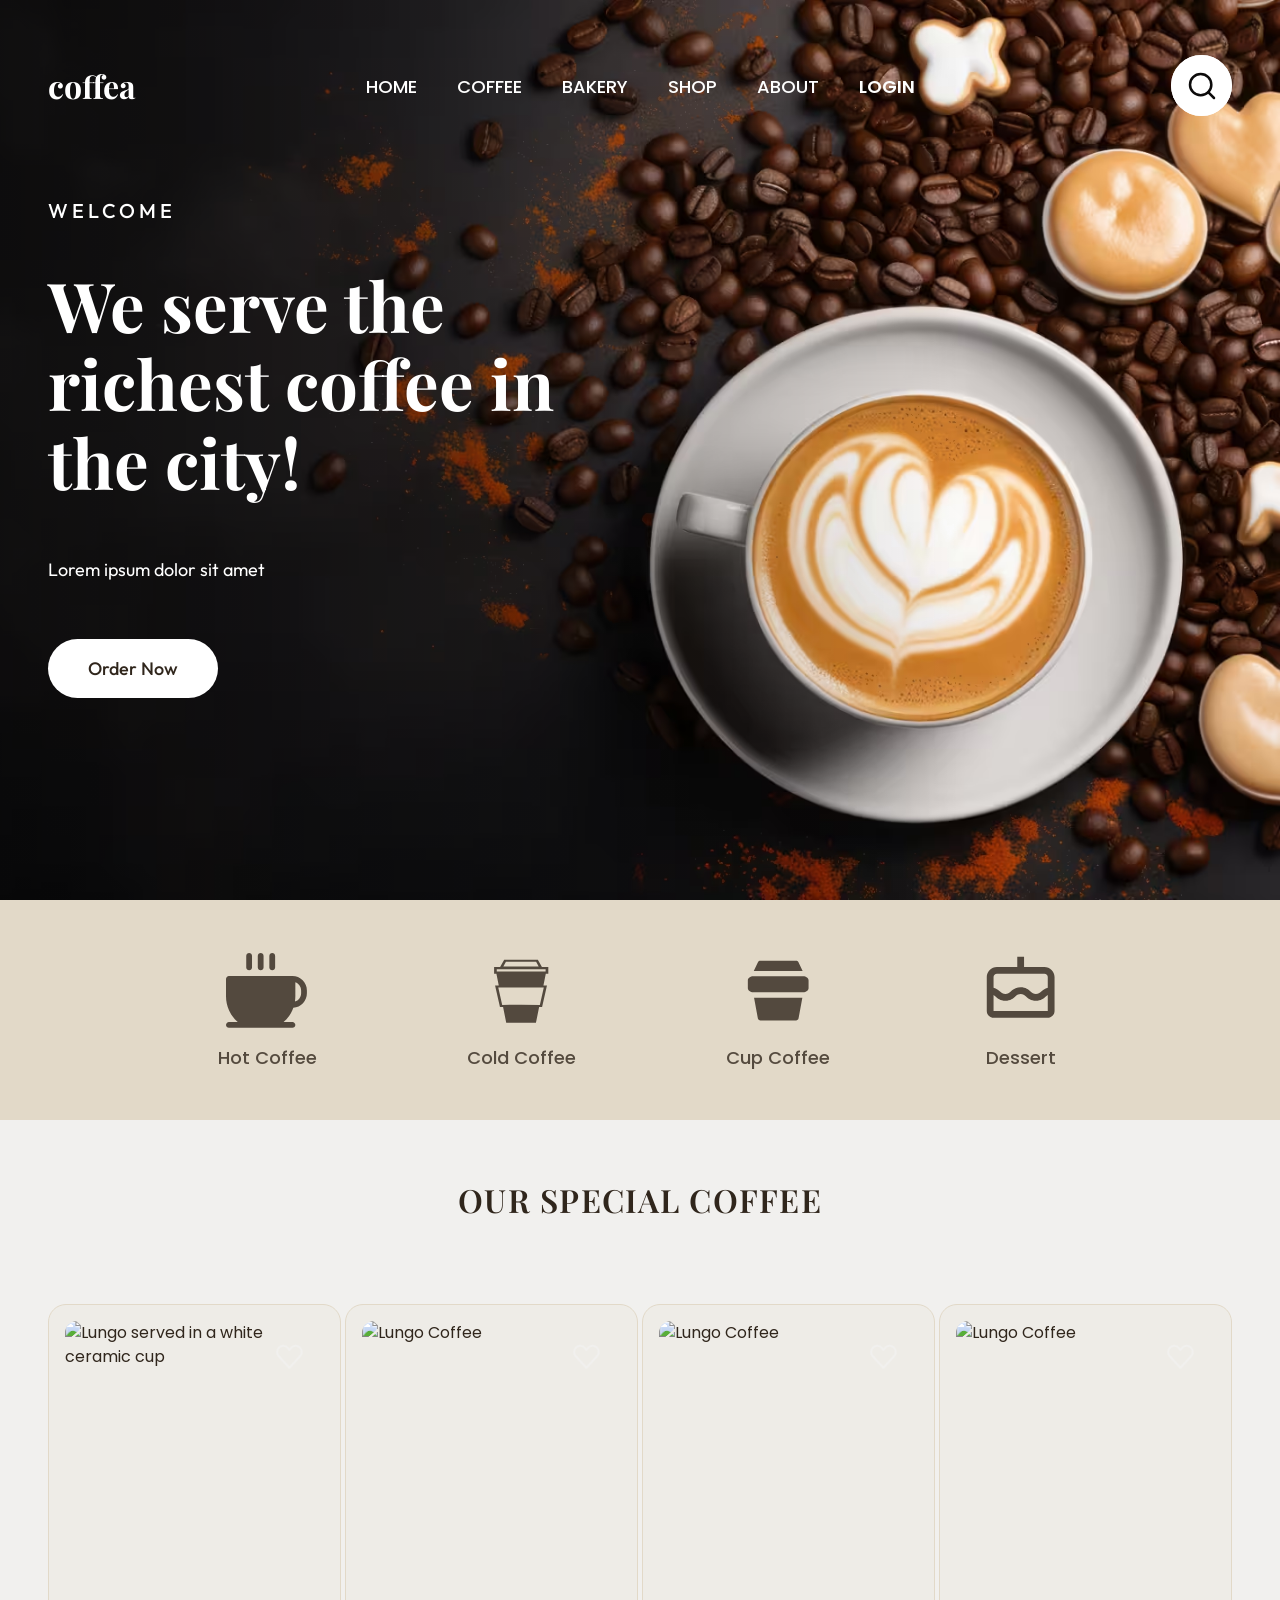
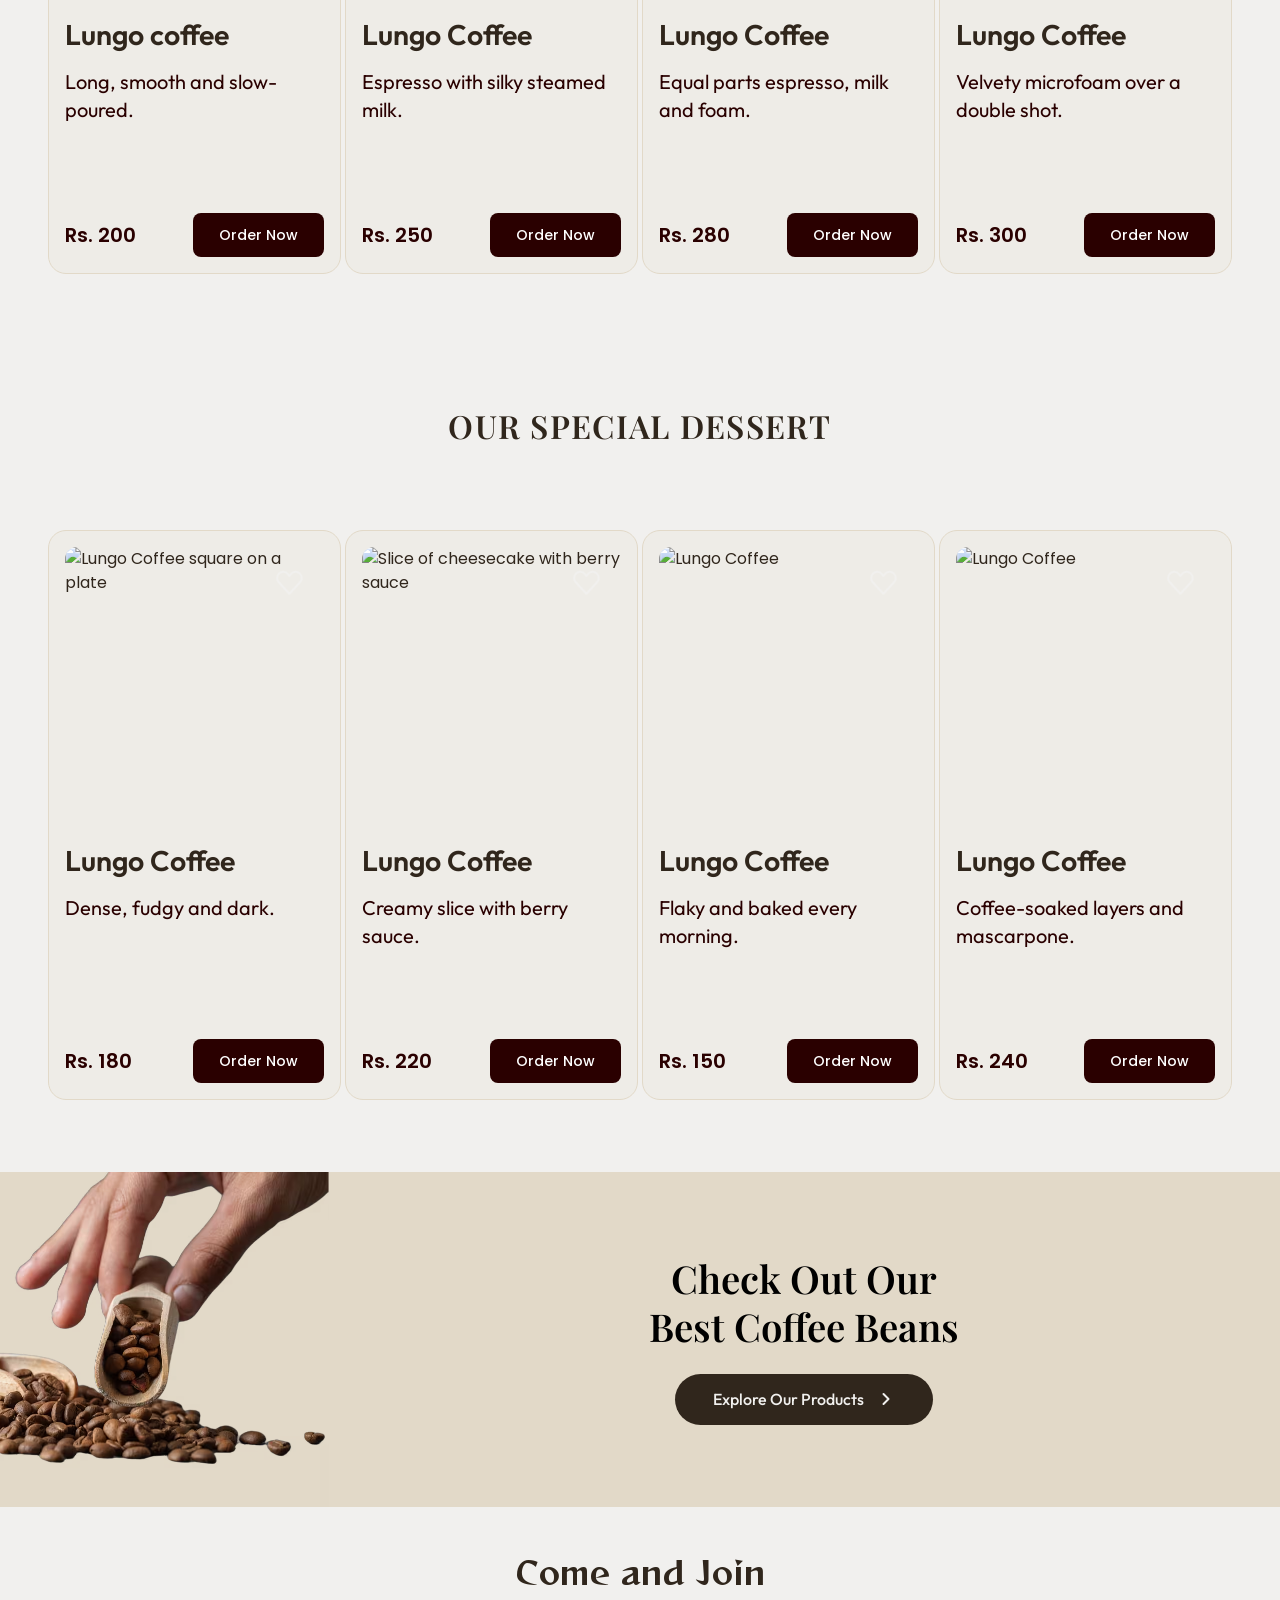
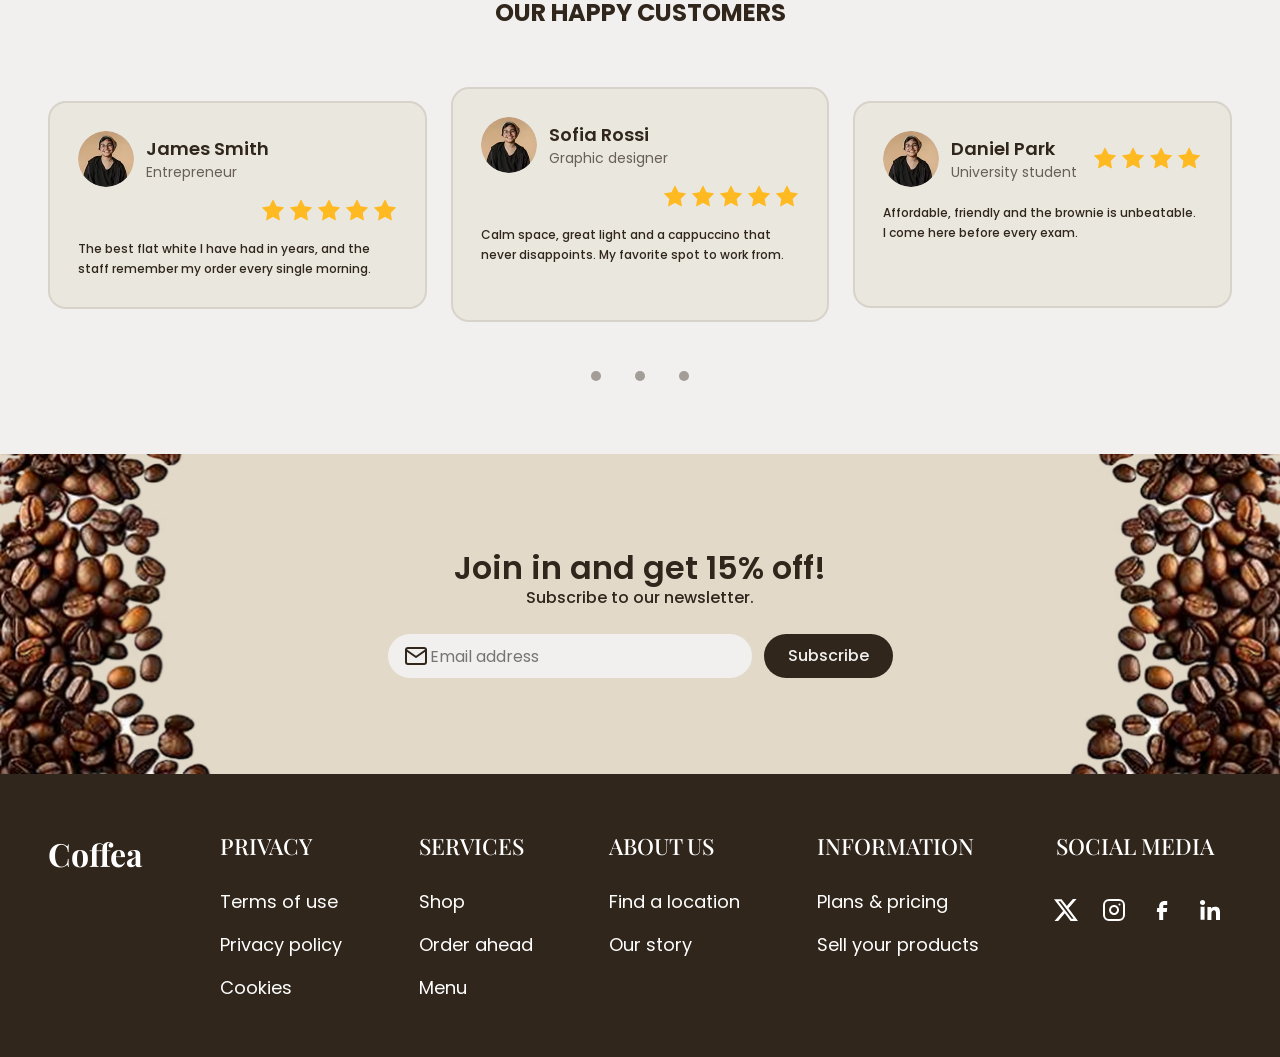
==== index.html @ 145e174c "Landing Coffea" ====
<!DOCTYPE html>
<html lang="en">
<head>
  <meta charset="UTF-8">
  <meta name="viewport" content="width=device-width, initial-scale=1.0">
  <title>Coffea | Coffee Shop</title>
  <meta name="description" content="Coffea -We serve the richest coffee in the city!">
  <meta name="theme-color" content="#30261C">
  <link rel="icon" href="favicon.svg" type="image/svg+xml">
  <meta property="og:type" content="website">
  <meta property="og:title" content="Coffea | Coffee Shop">
  <meta property="og:description" content="We serve the richest coffee in the city!">
  <!-- TODO: og:image y og:url requieren URL absoluta (agregar al tener el dominio de Netlify) -->
  <link rel="preload" as="image" type="image/avif" href="assets/img/hero.avif" imagesrcset="assets/img/hero-960.avif 960w, assets/img/hero.avif 1920w" imagesizes="100vw" fetchpriority="high">
  <link rel="preconnect" href="https://fonts.googleapis.com">
  <link rel="preconnect" href="https://fonts.gstatic.com" crossorigin>
  <link href="https://fonts.googleapis.com/css2?family=Outfit:wght@400;500;600&amp;family=Playfair+Display:wght@500;600;700&amp;family=Poppins:wght@400;500;600&amp;family=Reggae+One&amp;display=swap" rel="stylesheet">
  <link rel="stylesheet" href="css/main.css">
</head>
<body>
  <a class="skip-link" href="#main">Skip to content</a>

  <header class="header">
    <div class="header__container container">
      <a href="/" class="header__logo">coffea</a>
      <nav class="header__nav" aria-label="Main">
        <ul class="header__nav-list">
          <li><a href="/" class="header__nav-link">home</a></li>
          <li><a href="#coffee" class="header__nav-link">coffee</a></li>
          <li><a href="#dessert" class="header__nav-link">bakery</a></li>
          <li><a href="#shop" class="header__nav-link">shop</a></li>
          <li><a href="#testimonials" class="header__nav-link">about</a></li>
          <li><a href="#" class="header__nav-link header__nav-link--login">login</a></li>
        </ul>
      </nav>
      <button type="button" class="header__search" aria-label="Search">
      <img src="assets/icons/search.svg" alt="" width="61" height="61">
      </button>
      <!-- Menú mobile sin JS: details/summary -->
      <details class="header__mobile-menu">
        <summary class="header__hamburger" aria-label="Open menu"><span class="header__hamburger-icon"></span></summary>
        <nav class="header__mobile-nav" aria-label="Main (mobile)">
          <ul>
          <li><a href="/" class="header__nav-link">home</a></li>
          <li><a href="#coffee" class="header__nav-link">coffee</a></li>
          <li><a href="#dessert" class="header__nav-link">bakery</a></li>
          <li><a href="#shop" class="header__nav-link">shop</a></li>
          <li><a href="#testimonials" class="header__nav-link">about</a></li>
          <li><a href="#" class="header__nav-link header__nav-link--login">login</a></li>
          </ul>
        </nav>
      </details>
    </div>
  </header>

  <main id="main">
    <section class="hero" aria-labelledby="hero-title">
      <picture>
        <source type="image/avif" srcset="assets/img/hero-960.avif 960w, assets/img/hero.avif 1920w" sizes="100vw">
        <img class="hero__bg" src="assets/img/hero.jpg" srcset="assets/img/hero-960.jpg 960w, assets/img/hero.jpg 1920w" sizes="100vw" alt="" width="1920" height="1000" fetchpriority="high" decoding="async">
      </picture>
      <div class="hero__container">
        <div class="hero__content">
          <p class="hero__eyebrow">Welcome</p>
          <h1 id="hero-title" class="hero__title">We serve the richest coffee in the city!</h1>
          <p class="hero__text">Lorem ipsum dolor sit amet</p>
          <a href="#coffee" class="hero__btn">Order Now</a>
        </div>
      </div>
    </section>

    <section class="categories" aria-label="Categories">
      <div class="categories__container container">
        <ul class="categories__list">
          <li><a href="#coffee" class="categories__item"><img src="assets/icons/cat-hot.svg" alt="" width="82" height="82"><span class="categories__label">Hot Coffee</span></a></li>
          <li><a href="#coffee" class="categories__item"><img src="assets/icons/cat-cold.svg" alt="" width="82" height="82"><span class="categories__label">Cold Coffee</span></a></li>
          <li><a href="#shop" class="categories__item"><img src="assets/icons/cat-cup.svg" alt="" width="82" height="82"><span class="categories__label">Cup Coffee</span></a></li>
          <li><a href="#dessert" class="categories__item"><img src="assets/icons/cat-dessert.svg" alt="" width="82" height="82"><span class="categories__label">Dessert</span></a></li>
        </ul>
      </div>
    </section>

    <section class="products" id="coffee" aria-labelledby="coffee-title">
      <div class="products__container container">
        <h2 id="coffee-title" class="products__title">OUR SPECIAL COFFEE</h2>
        <div class="carousel">
          <span class="carousel__btn carousel__btn--prev" aria-hidden="true"></span>
          <div class="carousel__track" role="region" aria-label="Special coffee" tabindex="0">
            <article class="product-card" id="coffee-1">
              <div class="product-card__img-wrapper">
                <picture><source type="image/avif" srcset="assets/img/coffee-1-sm.avif 334w, assets/img/coffee-1.avif 668w" sizes="(min-width: 64rem) 25vw, 78vw"><img src="assets/img/coffee-1.jpg" alt="Lungo served in a white ceramic cup" width="334" height="364" srcset="assets/img/coffee-1-sm.jpg 334w, assets/img/coffee-1.jpg 668w" sizes="(min-width: 64rem) 25vw, 78vw" loading="lazy" decoding="async"></picture>
                <input type="checkbox" id="fav-coffee-1" class="sr-only product-card__fav-input">
                <label for="fav-coffee-1" class="product-card__fav-label"><span class="sr-only">Add Lungo coffee to favorites</span></label>
              </div>
              <h3 class="product-card__title">Lungo coffee</h3>
              <p class="product-card__desc">Long, smooth and slow-poured.</p>
              <div class="product-card__footer">
                <data value="200" class="product-card__price">Rs. 200</data>
                <button type="button" class="product-card__btn">Order Now</button>
              </div>
            </article>
            <article class="product-card" id="coffee-2">
              <div class="product-card__img-wrapper">
                <picture><source type="image/avif" srcset="assets/img/coffee-2-sm.avif 334w, assets/img/coffee-2.avif 668w" sizes="(min-width: 64rem) 25vw, 78vw"><img src="assets/img/coffee-2.jpg" alt="Lungo Coffee" width="334" height="364" srcset="assets/img/coffee-2-sm.jpg 334w, assets/img/coffee-2.jpg 668w" sizes="(min-width: 64rem) 25vw, 78vw" loading="lazy" decoding="async"></picture>
                <input type="checkbox" id="fav-coffee-2" class="sr-only product-card__fav-input">
                <label for="fav-coffee-2" class="product-card__fav-label"><span class="sr-only">Add Lungo Coffee to favorites</span></label>
              </div>
              <h3 class="product-card__title">Lungo Coffee</h3>
              <p class="product-card__desc">Espresso with silky steamed milk.</p>
              <div class="product-card__footer">
                <data value="250" class="product-card__price">Rs. 250</data>
                <button type="button" class="product-card__btn">Order Now</button>
              </div>
            </article>
            <article class="product-card" id="coffee-3">
              <div class="product-card__img-wrapper">
                <picture><source type="image/avif" srcset="assets/img/coffee-3-sm.avif 334w, assets/img/coffee-3.avif 668w" sizes="(min-width: 64rem) 25vw, 78vw"><img src="assets/img/coffee-3.jpg" alt="Lungo Coffee" width="334" height="364" srcset="assets/img/coffee-3-sm.jpg 334w, assets/img/coffee-3.jpg 668w" sizes="(min-width: 64rem) 25vw, 78vw" loading="lazy" decoding="async"></picture>
                <input type="checkbox" id="fav-coffee-3" class="sr-only product-card__fav-input">
                <label for="fav-coffee-3" class="product-card__fav-label"><span class="sr-only">Add Lungo Coffee to favorites</span></label>
              </div>
              <h3 class="product-card__title">Lungo Coffee</h3>
              <p class="product-card__desc">Equal parts espresso, milk and foam.</p>
              <div class="product-card__footer">
                <data value="280" class="product-card__price">Rs. 280</data>
                <button type="button" class="product-card__btn">Order Now</button>
              </div>
            </article>
            <article class="product-card" id="coffee-4">
              <div class="product-card__img-wrapper">
                <picture><source type="image/avif" srcset="assets/img/coffee-4-sm.avif 334w, assets/img/coffee-4.avif 668w" sizes="(min-width: 64rem) 25vw, 78vw"><img src="assets/img/coffee-4.jpg" alt="Lungo Coffee" width="334" height="364" srcset="assets/img/coffee-4-sm.jpg 334w, assets/img/coffee-4.jpg 668w" sizes="(min-width: 64rem) 25vw, 78vw" loading="lazy" decoding="async"></picture>
                <input type="checkbox" id="fav-coffee-4" class="sr-only product-card__fav-input">
                <label for="fav-coffee-4" class="product-card__fav-label"><span class="sr-only">Add Lungo Coffee to favorites</span></label>
              </div>
              <h3 class="product-card__title">Lungo Coffee</h3>
              <p class="product-card__desc">Velvety microfoam over a double shot.</p>
              <div class="product-card__footer">
                <data value="300" class="product-card__price">Rs. 300</data>
                <button type="button" class="product-card__btn">Order Now</button>
              </div>
            </article>
          </div>
          <span class="carousel__btn carousel__btn--next" aria-hidden="true"></span>
        </div>
      </div>
    </section>

    <section class="products" id="dessert" aria-labelledby="dessert-title">
      <div class="products__container container">
        <h2 id="dessert-title" class="products__title">OUR SPECIAL DESSERT</h2>
        <div class="carousel">
          <span class="carousel__btn carousel__btn--prev" aria-hidden="true"></span>
          <div class="carousel__track" role="region" aria-label="Special dessert" tabindex="0">
            <article class="product-card" id="dessert-1">
              <div class="product-card__img-wrapper">
                <picture><source type="image/avif" srcset="assets/img/dessert-1-sm.avif 334w, assets/img/dessert-1.avif 668w" sizes="(min-width: 64rem) 25vw, 78vw"><img src="assets/img/dessert-1.jpg" alt="Lungo Coffee square on a plate" width="334" height="364" srcset="assets/img/dessert-1-sm.jpg 334w, assets/img/dessert-1.jpg 668w" sizes="(min-width: 64rem) 25vw, 78vw" loading="lazy" decoding="async"></picture>
                <input type="checkbox" id="fav-dessert-1" class="sr-only product-card__fav-input">
                <label for="fav-dessert-1" class="product-card__fav-label"><span class="sr-only">Add Lungo Coffee to favorites</span></label>
              </div>
              <h3 class="product-card__title">Lungo Coffee</h3>
              <p class="product-card__desc">Dense, fudgy and dark.</p>
              <div class="product-card__footer">
                <data value="180" class="product-card__price">Rs. 180</data>
                <button type="button" class="product-card__btn">Order Now</button>
              </div>
            </article>
            <article class="product-card" id="dessert-2">
              <div class="product-card__img-wrapper">
                <picture><source type="image/avif" srcset="assets/img/dessert-2-sm.avif 334w, assets/img/dessert-2.avif 668w" sizes="(min-width: 64rem) 25vw, 78vw"><img src="assets/img/dessert-2.jpg" alt="Slice of cheesecake with berry sauce" width="334" height="364" srcset="assets/img/dessert-2-sm.jpg 334w, assets/img/dessert-2.jpg 668w" sizes="(min-width: 64rem) 25vw, 78vw" loading="lazy" decoding="async"></picture>
                <input type="checkbox" id="fav-dessert-2" class="sr-only product-card__fav-input">
                <label for="fav-dessert-2" class="product-card__fav-label"><span class="sr-only">Add Lungo Coffee to favorites</span></label>
              </div>
              <h3 class="product-card__title">Lungo Coffee</h3>
              <p class="product-card__desc">Creamy slice with berry sauce.</p>
              <div class="product-card__footer">
                <data value="220" class="product-card__price">Rs. 220</data>
                <button type="button" class="product-card__btn">Order Now</button>
              </div>
            </article>
            <article class="product-card" id="dessert-3">
              <div class="product-card__img-wrapper">
                <picture><source type="image/avif" srcset="assets/img/dessert-3-sm.avif 334w, assets/img/dessert-3.avif 668w" sizes="(min-width: 64rem) 25vw, 78vw"><img src="assets/img/dessert-3.jpg" alt="Lungo Coffee" width="334" height="364" srcset="assets/img/dessert-3-sm.jpg 334w, assets/img/dessert-3.jpg 668w" sizes="(min-width: 64rem) 25vw, 78vw" loading="lazy" decoding="async"></picture>
                <input type="checkbox" id="fav-dessert-3" class="sr-only product-card__fav-input">
                <label for="fav-dessert-3" class="product-card__fav-label"><span class="sr-only">Add Lungo Coffee to favorites</span></label>
              </div>
              <h3 class="product-card__title">Lungo Coffee</h3>
              <p class="product-card__desc">Flaky and baked every morning.</p>
              <div class="product-card__footer">
                <data value="150" class="product-card__price">Rs. 150</data>
                <button type="button" class="product-card__btn">Order Now</button>
              </div>
            </article>
            <article class="product-card" id="dessert-4">
              <div class="product-card__img-wrapper">
                <picture><source type="image/avif" srcset="assets/img/dessert-4-sm.avif 334w, assets/img/dessert-4.avif 668w" sizes="(min-width: 64rem) 25vw, 78vw"><img src="assets/img/dessert-4.jpg" alt="Lungo Coffee" width="334" height="364" srcset="assets/img/dessert-4-sm.jpg 334w, assets/img/dessert-4.jpg 668w" sizes="(min-width: 64rem) 25vw, 78vw" loading="lazy" decoding="async"></picture>
                <input type="checkbox" id="fav-dessert-4" class="sr-only product-card__fav-input">
                <label for="fav-dessert-4" class="product-card__fav-label"><span class="sr-only">Add Lungo Coffee to favorites</span></label>
              </div>
              <h3 class="product-card__title">Lungo Coffee</h3>
              <p class="product-card__desc">Coffee-soaked layers and mascarpone.</p>
              <div class="product-card__footer">
                <data value="240" class="product-card__price">Rs. 240</data>
                <button type="button" class="product-card__btn">Order Now</button>
              </div>
            </article>
          </div>
          <span class="carousel__btn carousel__btn--next" aria-hidden="true"></span>
        </div>
      </div>
    </section>

    <section class="promo" id="shop">
      <picture><source type="image/avif" srcset="assets/img/promo-hand.avif"><img src="assets/img/promo-hand.jpg" alt="" width="520" height="335" class="promo__img promo__img--left" loading="lazy" decoding="async"></picture>
      <div class="promo__container">
        <div class="promo__content">
          <h2 class="promo__title">Check Out Our Best Coffee Beans</h2>
          <a href="#shop" class="promo__btn">Explore Our Products <img src="assets/icons/chevron.svg" alt="" width="20" height="20"></a>
        </div>
      </div>
      <picture><source type="image/avif" srcset="assets/img/promo-beans.avif"><img src="assets/img/promo-beans.jpg" alt="" width="503" height="335" class="promo__img promo__img--right" loading="lazy" decoding="async"></picture>
    </section>

    <section class="testimonials" id="testimonials" aria-labelledby="testimonials-title">
      <div class="testimonials__container container">
        <p class="testimonials__eyebrow">Come and Join</p>
        <h2 id="testimonials-title" class="testimonials__title">OUR HAPPY CUSTOMERS</h2>
        <div class="carousel">
          <div class="carousel__track" role="region" aria-label="Customer testimonials" tabindex="0">
          <figure class="testimonial-card" id="t-1">
            <blockquote class="testimonial-card__text"><p>The best flat white I have had in years, and the staff remember my order every single morning.</p></blockquote>
            <figcaption class="testimonial-card__author">
              <picture><source type="image/avif" srcset="assets/img/avatar-1.avif"><img src="assets/img/avatar-1.jpg" alt="James Smith" width="56" height="56" class="testimonial-card__avatar" loading="lazy" decoding="async"></picture>
              <div>
                <p class="testimonial-card__name">James Smith</p>
                <p class="testimonial-card__role">Entrepreneur</p>
              </div>
              <span class="testimonial-card__rating" role="img" aria-label="5 out of 5 stars"></span>
            </figcaption>
          </figure>
          <figure class="testimonial-card testimonial-card--featured" id="t-2">
            <blockquote class="testimonial-card__text"><p>Calm space, great light and a cappuccino that never disappoints. My favorite spot to work from.</p></blockquote>
            <figcaption class="testimonial-card__author">
              <picture><source type="image/avif" srcset="assets/img/avatar-2.avif"><img src="assets/img/avatar-2.jpg" alt="Sofia Rossi" width="56" height="56" class="testimonial-card__avatar" loading="lazy" decoding="async"></picture>
              <div>
                <p class="testimonial-card__name">Sofia Rossi</p>
                <p class="testimonial-card__role">Graphic designer</p>
              </div>
              <span class="testimonial-card__rating" role="img" aria-label="5 out of 5 stars"></span>
            </figcaption>
          </figure>
          <figure class="testimonial-card" id="t-3">
            <blockquote class="testimonial-card__text"><p>Affordable, friendly and the brownie is unbeatable. I come here before every exam.</p></blockquote>
            <figcaption class="testimonial-card__author">
              <picture><source type="image/avif" srcset="assets/img/avatar-3.avif"><img src="assets/img/avatar-3.jpg" alt="Daniel Park" width="56" height="56" class="testimonial-card__avatar" loading="lazy" decoding="async"></picture>
              <div>
                <p class="testimonial-card__name">Daniel Park</p>
                <p class="testimonial-card__role">University student</p>
              </div>
              <span class="testimonial-card__rating testimonial-card__rating--4" role="img" aria-label="4 out of 5 stars"></span>
            </figcaption>
          </figure>
          </div>
        </div>
        <nav class="testimonials__pager" aria-label="Testimonials">
          <a class="testimonials__dot" href="#t-1" aria-label="Testimonial 1"></a>
          <a class="testimonials__dot" href="#t-2" aria-label="Testimonial 2"></a>
          <a class="testimonials__dot" href="#t-3" aria-label="Testimonial 3"></a>
        </nav>
      </div>
    </section>

    <section class="newsletter" aria-labelledby="newsletter-title">
      <picture><source type="image/avif" srcset="assets/img/newsletter-beans.avif"><img src="assets/img/newsletter-beans.jpg" alt="" width="482" height="321" class="newsletter__img newsletter__img--left" loading="lazy" decoding="async"></picture>
      <div class="newsletter__container">
        <h2 id="newsletter-title" class="newsletter__title">Join in and get 15% off!</h2>
        <p class="newsletter__desc">Subscribe to our newsletter.</p>
        <form class="newsletter__form" name="newsletter" method="POST" action="/" data-netlify="true" data-netlify-honeypot="bot-field">
          <p hidden><label>Do not fill this out: <input name="bot-field" tabindex="-1" autocomplete="off"></label></p>
          <div class="newsletter__input-group">
            <label for="email-input" class="sr-only">Email address</label>
            <img src="assets/icons/mail.svg" alt="" class="newsletter__icon" width="24" height="24">
            <input type="email" id="email-input" name="email" class="newsletter__input" placeholder="Email address" required autocomplete="email">
          </div>
          <button type="submit" class="newsletter__submit">Subscribe</button>
        </form>
      </div>
      <picture><source type="image/avif" srcset="assets/img/newsletter-beans.avif"><img src="assets/img/newsletter-beans.jpg" alt="" width="482" height="321" class="newsletter__img newsletter__img--right" loading="lazy" decoding="async"></picture>
    </section>
  </main>

  <footer class="footer">
    <div class="footer__container container">
      <div class="footer__brand"><p class="footer__logo">Coffea</p></div>
      <nav class="footer__nav" aria-label="Privacy">
        <h3 class="footer__heading">PRIVACY</h3>
        <ul>
          <li><a href="#">Terms of use</a></li>
          <li><a href="#">Privacy policy</a></li>
          <li><a href="#">Cookies</a></li>
        </ul>
      </nav>
      <nav class="footer__nav" aria-label="Services">
        <h3 class="footer__heading">SERVICES</h3>
        <ul>
          <li><a href="#">Shop</a></li>
          <li><a href="#">Order ahead</a></li>
          <li><a href="#">Menu</a></li>
        </ul>
      </nav>
      <nav class="footer__nav" aria-label="About us">
        <h3 class="footer__heading">ABOUT US</h3>
        <ul>
          <li><a href="#">Find a location</a></li>
          <li><a href="#">Our story</a></li>
        </ul>
      </nav>
      <nav class="footer__nav" aria-label="Information">
        <h3 class="footer__heading">INFORMATION</h3>
        <ul>
          <li><a href="#">Plans &amp; pricing</a></li>
          <li><a href="#">Sell your products</a></li>
        </ul>
      </nav>
      <div class="footer__social">
        <h3 class="footer__heading">SOCIAL MEDIA</h3>
        <div class="footer__social-links">
          <a href="#" aria-label="Coffea on X (Twitter)"><img src="assets/icons/social-twitter.svg" alt="" width="24" height="24"></a>
          <a href="#" aria-label="Coffea on Instagram"><img src="assets/icons/social-instagram.svg" alt="" width="24" height="24"></a>
          <a href="#" aria-label="Coffea on Facebook"><img src="assets/icons/social-facebook.svg" alt="" width="24" height="24"></a>
          <a href="#" aria-label="Coffea on LinkedIn"><img src="assets/icons/social-linkedin.svg" alt="" width="24" height="24"></a>
        </div>
      </div>
    </div>
  </footer>
</body>
</html>
---- css/main.css ----
@import url("tokens.css") layer(tokens);
   @import url("base.css") layer(base);
   @import url("layout.css") layer(layout);
   @import url("components/header.css") layer(components);
   @import url("components/hero.css") layer(components);
   @import url("components/categories.css") layer(components);
   @import url("components/carousel.css") layer(components);
   @import url("components/product-card.css") layer(components);
   @import url("components/promo.css") layer(components);
   @import url("components/testimonial-card.css") layer(components);
   @import url("components/newsletter.css") layer(components);
   @import url("components/footer.css") layer(components);
   @import url("utilities.css") layer(utilities);
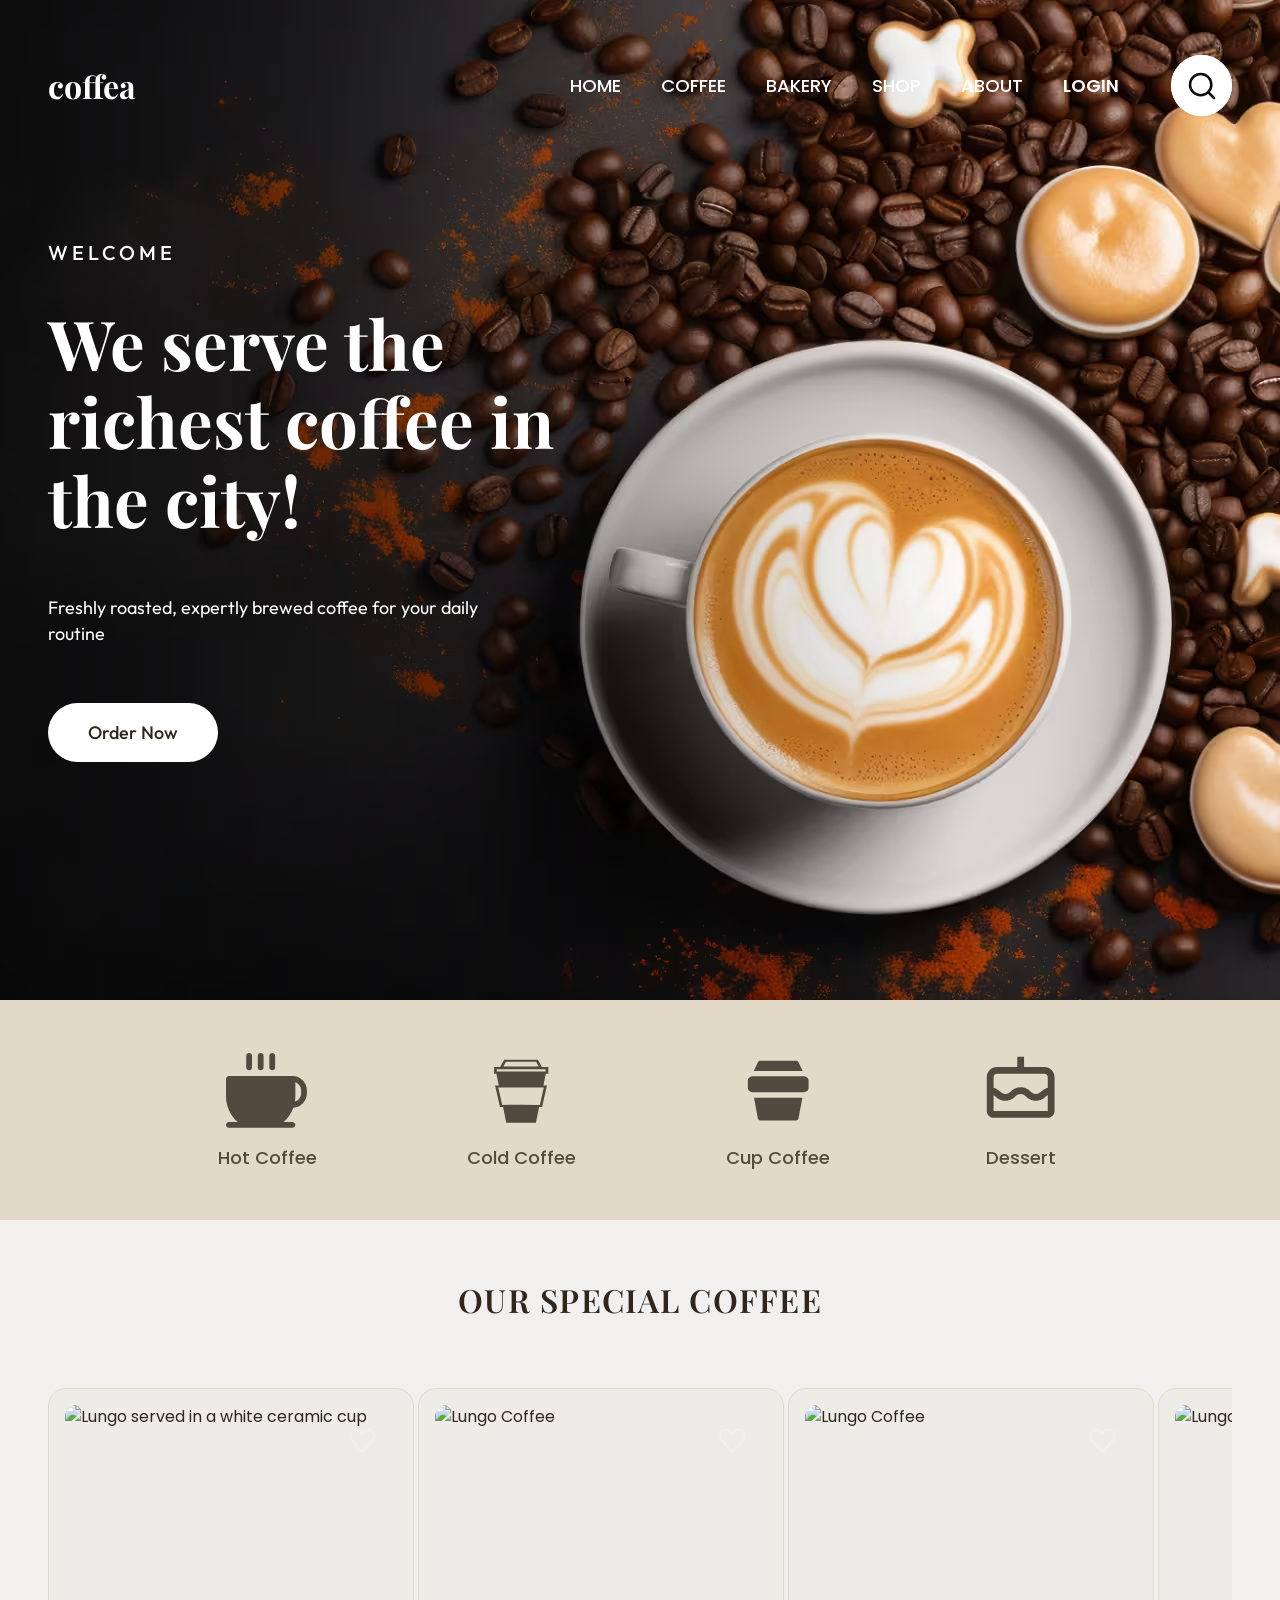
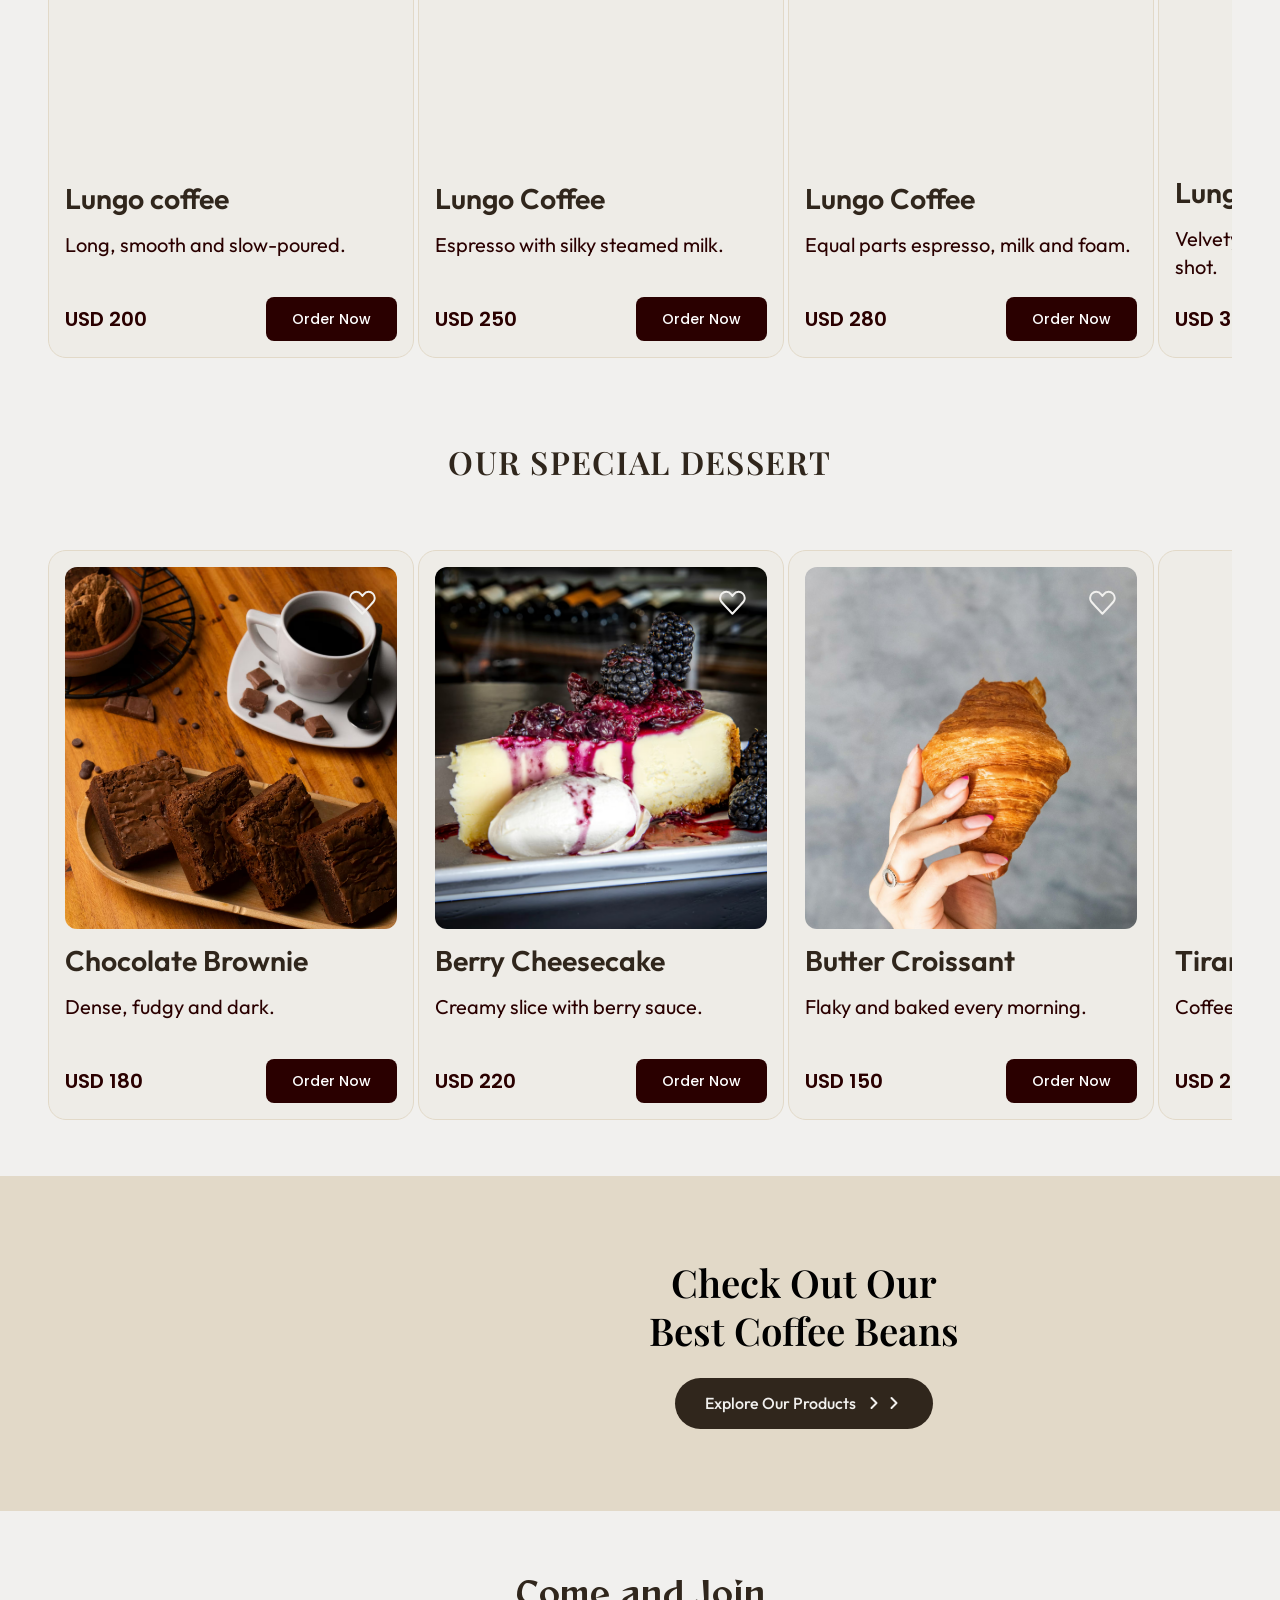
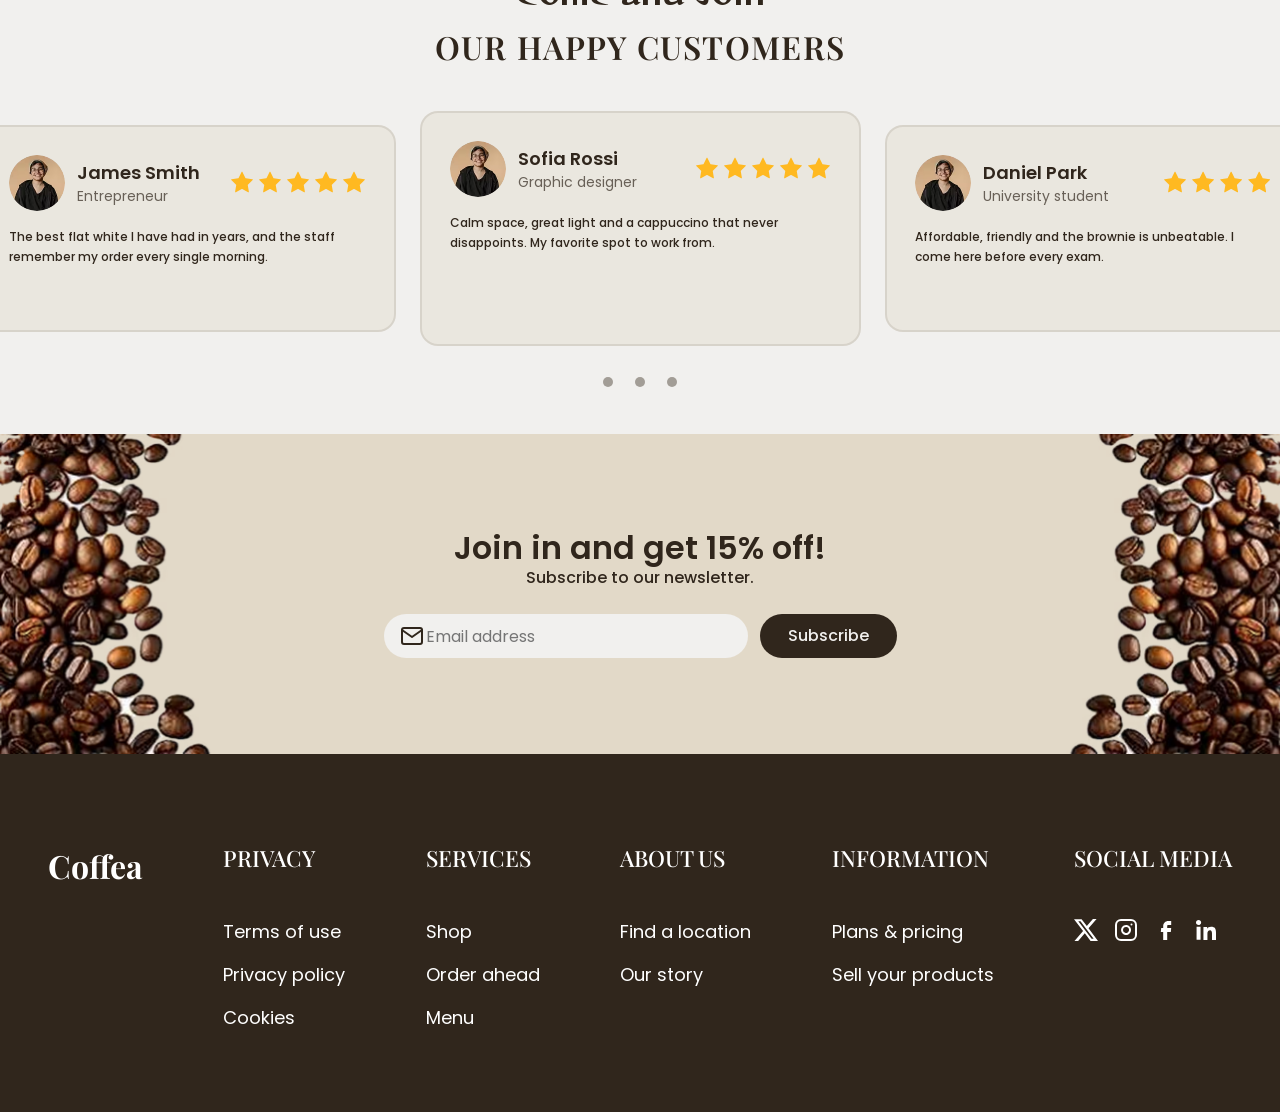
==== commit b7f5d3cc: "feat: correcciones finales de QA visual, assets optimizados y README definitivo" ====
--- a/index.html
+++ b/index.html
@@ -10,16 +10,16 @@
   <meta property="og:type" content="website">
   <meta property="og:title" content="Coffea | Coffee Shop">
   <meta property="og:description" content="We serve the richest coffee in the city!">
-  <!-- TODO: og:image y og:url requieren URL absoluta (agregar al tener el dominio de Netlify) -->
-  <link rel="preload" as="image" type="image/avif" href="assets/img/hero.avif" imagesrcset="assets/img/hero-960.avif 960w, assets/img/hero.avif 1920w" imagesizes="100vw" fetchpriority="high">
+  <meta property="og:url" content="https://tu-sitio.netlify.app/">
+  <meta property="og:image" content="https://tu-sitio.netlify.app/assets/img/hero.jpg"> 
+  <link rel="preload" as="image" type="image/avif" href="/assets/img/hero.avif" imagesrcset="assets/img/hero-960.avif 960w, assets/img/hero.avif 1920w" imagesizes="100vw" fetchpriority="high">
   <link rel="preconnect" href="https://fonts.googleapis.com">
   <link rel="preconnect" href="https://fonts.gstatic.com" crossorigin>
   <link href="https://fonts.googleapis.com/css2?family=Outfit:wght@400;500;600&amp;family=Playfair+Display:wght@500;600;700&amp;family=Poppins:wght@400;500;600&amp;family=Reggae+One&amp;display=swap" rel="stylesheet">
-  <link rel="stylesheet" href="css/main.css">
+  <link rel="stylesheet" href="/css/main.css">
 </head>
 <body>
   <a class="skip-link" href="#main">Skip to content</a>
-
   <header class="header">
     <div class="header__container container">
       <a href="/" class="header__logo">coffea</a>
@@ -34,7 +34,7 @@
         </ul>
       </nav>
       <button type="button" class="header__search" aria-label="Search">
-      <img src="assets/icons/search.svg" alt="" width="61" height="61">
+      <img src="/assets/icons/search.svg" alt="" width="61" height="61">
       </button>
       <!-- Menú mobile sin JS: details/summary -->
       <details class="header__mobile-menu">
@@ -63,7 +63,7 @@
         <div class="hero__content">
           <p class="hero__eyebrow">Welcome</p>
           <h1 id="hero-title" class="hero__title">We serve the richest coffee in the city!</h1>
-          <p class="hero__text">Lorem ipsum dolor sit amet</p>
+          <p class="hero__text">Freshly roasted, expertly brewed coffee for your daily routine</p>
           <a href="#coffee" class="hero__btn">Order Now</a>
         </div>
       </div>
@@ -95,7 +95,7 @@
               <h3 class="product-card__title">Lungo coffee</h3>
               <p class="product-card__desc">Long, smooth and slow-poured.</p>
               <div class="product-card__footer">
-                <data value="200" class="product-card__price">Rs. 200</data>
+                <data value="200" class="product-card__price">USD 200</data>
                 <button type="button" class="product-card__btn">Order Now</button>
               </div>
             </article>
@@ -108,7 +108,7 @@
               <h3 class="product-card__title">Lungo Coffee</h3>
               <p class="product-card__desc">Espresso with silky steamed milk.</p>
               <div class="product-card__footer">
-                <data value="250" class="product-card__price">Rs. 250</data>
+                <data value="250" class="product-card__price">USD 250</data>
                 <button type="button" class="product-card__btn">Order Now</button>
               </div>
             </article>
@@ -121,7 +121,7 @@
               <h3 class="product-card__title">Lungo Coffee</h3>
               <p class="product-card__desc">Equal parts espresso, milk and foam.</p>
               <div class="product-card__footer">
-                <data value="280" class="product-card__price">Rs. 280</data>
+                <data value="280" class="product-card__price">USD 280</data>
                 <button type="button" class="product-card__btn">Order Now</button>
               </div>
             </article>
@@ -134,7 +134,7 @@
               <h3 class="product-card__title">Lungo Coffee</h3>
               <p class="product-card__desc">Velvety microfoam over a double shot.</p>
               <div class="product-card__footer">
-                <data value="300" class="product-card__price">Rs. 300</data>
+                <data value="300" class="product-card__price">USD 300</data>
                 <button type="button" class="product-card__btn">Order Now</button>
               </div>
             </article>
@@ -152,53 +152,53 @@
           <div class="carousel__track" role="region" aria-label="Special dessert" tabindex="0">
             <article class="product-card" id="dessert-1">
               <div class="product-card__img-wrapper">
-                <picture><source type="image/avif" srcset="assets/img/dessert-1-sm.avif 334w, assets/img/dessert-1.avif 668w" sizes="(min-width: 64rem) 25vw, 78vw"><img src="assets/img/dessert-1.jpg" alt="Lungo Coffee square on a plate" width="334" height="364" srcset="assets/img/dessert-1-sm.jpg 334w, assets/img/dessert-1.jpg 668w" sizes="(min-width: 64rem) 25vw, 78vw" loading="lazy" decoding="async"></picture>
+                <picture><source type="image/avif" srcset="assets/img/dessert-1-sm.avif 334w, assets/img/dessert-1.avif 668w" sizes="(min-width: 64rem) 25vw, 78vw"><img src="assets/img/dessert-1.jpg" alt="Placeholder image for Chocolate Brownie" width="334" height="364" srcset="assets/img/dessert-1-sm.jpg 334w, assets/img/dessert-1.jpg 668w" sizes="(min-width: 64rem) 25vw, 78vw" loading="lazy" decoding="async"></picture>
                 <input type="checkbox" id="fav-dessert-1" class="sr-only product-card__fav-input">
-                <label for="fav-dessert-1" class="product-card__fav-label"><span class="sr-only">Add Lungo Coffee to favorites</span></label>
-              </div>
-              <h3 class="product-card__title">Lungo Coffee</h3>
+                <label for="fav-dessert-1" class="product-card__fav-label"><span class="sr-only">Add Chocolate Brownie to favorites</span></label>
+              </div>
+              <h3 class="product-card__title">Chocolate Brownie</h3>
               <p class="product-card__desc">Dense, fudgy and dark.</p>
               <div class="product-card__footer">
-                <data value="180" class="product-card__price">Rs. 180</data>
+                <data value="180" class="product-card__price">USD 180</data>
                 <button type="button" class="product-card__btn">Order Now</button>
               </div>
             </article>
             <article class="product-card" id="dessert-2">
               <div class="product-card__img-wrapper">
-                <picture><source type="image/avif" srcset="assets/img/dessert-2-sm.avif 334w, assets/img/dessert-2.avif 668w" sizes="(min-width: 64rem) 25vw, 78vw"><img src="assets/img/dessert-2.jpg" alt="Slice of cheesecake with berry sauce" width="334" height="364" srcset="assets/img/dessert-2-sm.jpg 334w, assets/img/dessert-2.jpg 668w" sizes="(min-width: 64rem) 25vw, 78vw" loading="lazy" decoding="async"></picture>
+                <picture><source type="image/avif" srcset="assets/img/dessert-2-sm.avif 334w, assets/img/dessert-2.avif 668w" sizes="(min-width: 64rem) 25vw, 78vw"><img src="assets/img/dessert-2.jpg" alt="Placeholder image for Berry Cheesecake" width="334" height="364" srcset="assets/img/dessert-2-sm.jpg 334w, assets/img/dessert-2.jpg 668w" sizes="(min-width: 64rem) 25vw, 78vw" loading="lazy" decoding="async"></picture>
                 <input type="checkbox" id="fav-dessert-2" class="sr-only product-card__fav-input">
-                <label for="fav-dessert-2" class="product-card__fav-label"><span class="sr-only">Add Lungo Coffee to favorites</span></label>
-              </div>
-              <h3 class="product-card__title">Lungo Coffee</h3>
+                <label for="fav-dessert-2" class="product-card__fav-label"><span class="sr-only">Add Berry Cheesecake to favorites</span></label>
+              </div>
+              <h3 class="product-card__title">Berry Cheesecake</h3>
               <p class="product-card__desc">Creamy slice with berry sauce.</p>
               <div class="product-card__footer">
-                <data value="220" class="product-card__price">Rs. 220</data>
+                <data value="220" class="product-card__price">USD 220</data>
                 <button type="button" class="product-card__btn">Order Now</button>
               </div>
             </article>
             <article class="product-card" id="dessert-3">
               <div class="product-card__img-wrapper">
-                <picture><source type="image/avif" srcset="assets/img/dessert-3-sm.avif 334w, assets/img/dessert-3.avif 668w" sizes="(min-width: 64rem) 25vw, 78vw"><img src="assets/img/dessert-3.jpg" alt="Lungo Coffee" width="334" height="364" srcset="assets/img/dessert-3-sm.jpg 334w, assets/img/dessert-3.jpg 668w" sizes="(min-width: 64rem) 25vw, 78vw" loading="lazy" decoding="async"></picture>
+                <picture><source type="image/avif" srcset="assets/img/dessert-3-sm.avif 334w, assets/img/dessert-3.avif 668w" sizes="(min-width: 64rem) 25vw, 78vw"><img src="assets/img/dessert-3.jpg" alt="Placeholder image for Butter Croissant" width="334" height="364" srcset="assets/img/dessert-3-sm.jpg 334w, assets/img/dessert-3.jpg 668w" sizes="(min-width: 64rem) 25vw, 78vw" loading="lazy" decoding="async"></picture>
                 <input type="checkbox" id="fav-dessert-3" class="sr-only product-card__fav-input">
-                <label for="fav-dessert-3" class="product-card__fav-label"><span class="sr-only">Add Lungo Coffee to favorites</span></label>
-              </div>
-              <h3 class="product-card__title">Lungo Coffee</h3>
+                <label for="fav-dessert-3" class="product-card__fav-label"><span class="sr-only">Add Butter Croissant to favorites</span></label>
+              </div>
+              <h3 class="product-card__title">Butter Croissant</h3>
               <p class="product-card__desc">Flaky and baked every morning.</p>
               <div class="product-card__footer">
-                <data value="150" class="product-card__price">Rs. 150</data>
+                <data value="150" class="product-card__price">USD 150</data>
                 <button type="button" class="product-card__btn">Order Now</button>
               </div>
             </article>
             <article class="product-card" id="dessert-4">
               <div class="product-card__img-wrapper">
-                <picture><source type="image/avif" srcset="assets/img/dessert-4-sm.avif 334w, assets/img/dessert-4.avif 668w" sizes="(min-width: 64rem) 25vw, 78vw"><img src="assets/img/dessert-4.jpg" alt="Lungo Coffee" width="334" height="364" srcset="assets/img/dessert-4-sm.jpg 334w, assets/img/dessert-4.jpg 668w" sizes="(min-width: 64rem) 25vw, 78vw" loading="lazy" decoding="async"></picture>
+                <picture><source type="image/avif" srcset="assets/img/dessert-4-sm.avif 334w, assets/img/dessert-4.avif 668w" sizes="(min-width: 64rem) 25vw, 78vw"><img src="assets/img/dessert-4.jpg" alt="Placeholder image for Tiramisu" width="334" height="364" srcset="assets/img/dessert-4-sm.jpg 334w, assets/img/dessert-4.jpg 668w" sizes="(min-width: 64rem) 25vw, 78vw" loading="lazy" decoding="async"></picture>
                 <input type="checkbox" id="fav-dessert-4" class="sr-only product-card__fav-input">
-                <label for="fav-dessert-4" class="product-card__fav-label"><span class="sr-only">Add Lungo Coffee to favorites</span></label>
-              </div>
-              <h3 class="product-card__title">Lungo Coffee</h3>
-              <p class="product-card__desc">Coffee-soaked layers and mascarpone.</p>
-              <div class="product-card__footer">
-                <data value="240" class="product-card__price">Rs. 240</data>
+                <label for="fav-dessert-4" class="product-card__fav-label"><span class="sr-only">Add Tiramisu to favorites</span></label>
+              </div>
+              <h3 class="product-card__title">Tiramisu</h3>
+              <p class="product-card__desc">Coffee-soaked mascarpone layers.</p>
+              <div class="product-card__footer">
+                <data value="240" class="product-card__price">USD 240</data>
                 <button type="button" class="product-card__btn">Order Now</button>
               </div>
             </article>
@@ -289,6 +289,7 @@
 
   <footer class="footer">
     <div class="footer__container container">
+      <h2 class="sr-only">Footer navigation</h2>
       <div class="footer__brand"><p class="footer__logo">Coffea</p></div>
       <nav class="footer__nav" aria-label="Privacy">
         <h3 class="footer__heading">PRIVACY</h3>
--- a/css/main.css
+++ b/css/main.css
@@ -1,13 +1,15 @@
-   @import url("tokens.css") layer(tokens);
-   @import url("base.css") layer(base);
-   @import url("layout.css") layer(layout);
-   @import url("components/header.css") layer(components);
-   @import url("components/hero.css") layer(components);
-   @import url("components/categories.css") layer(components);
-   @import url("components/carousel.css") layer(components);
-   @import url("components/product-card.css") layer(components);
-   @import url("components/promo.css") layer(components);
-   @import url("components/testimonial-card.css") layer(components);
-   @import url("components/newsletter.css") layer(components);
-   @import url("components/footer.css") layer(components);
-   @import url("utilities.css") layer(utilities);+@layer tokens, base, layout, components, utilities;
+
+@import url("tokens.css") layer(tokens);
+@import url("base.css") layer(base);
+@import url("layout.css") layer(layout);
+@import url("components/header.css") layer(components);
+@import url("components/hero.css") layer(components);
+@import url("components/categories.css") layer(components);
+@import url("components/carousel.css") layer(components);
+@import url("components/product-card.css") layer(components);
+@import url("components/promo.css") layer(components);
+@import url("components/testimonial-card.css") layer(components);
+@import url("components/newsletter.css") layer(components);
+@import url("components/footer.css") layer(components);
+@import url("utilities.css") layer(utilities);
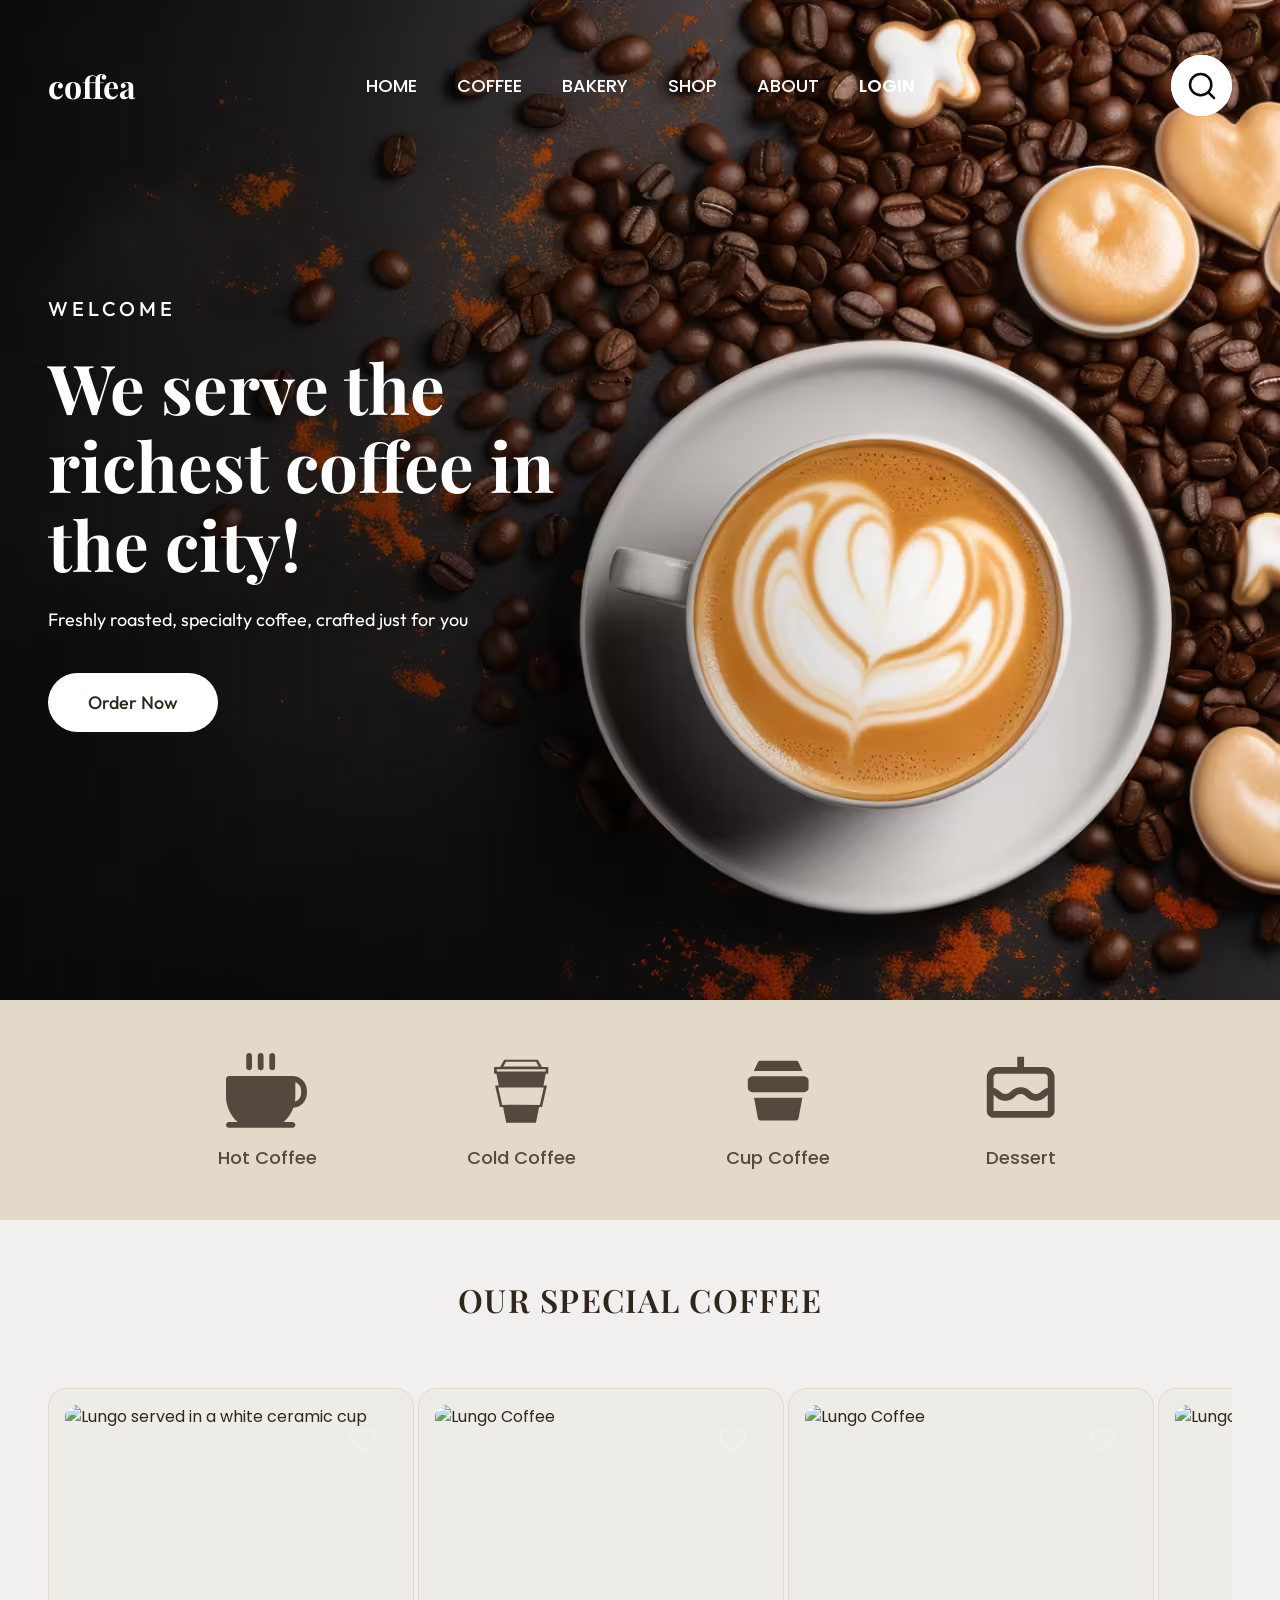
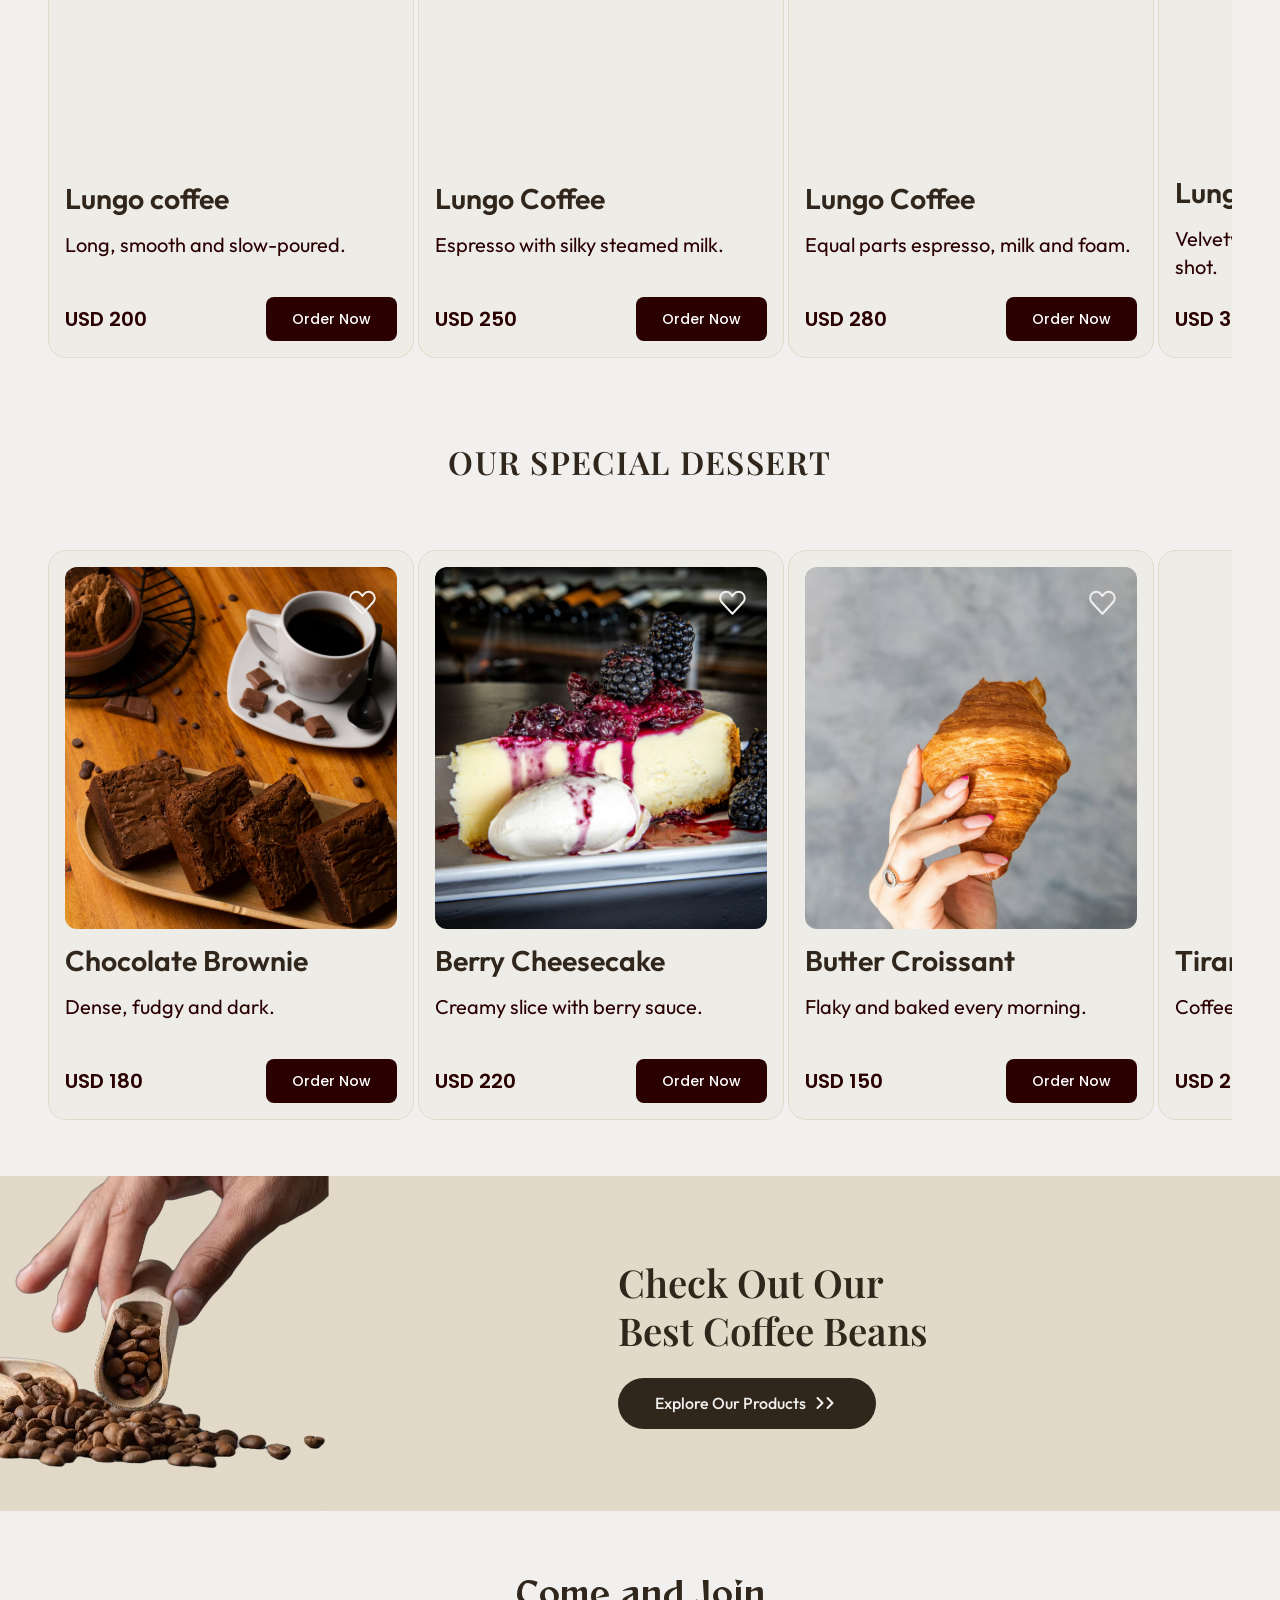
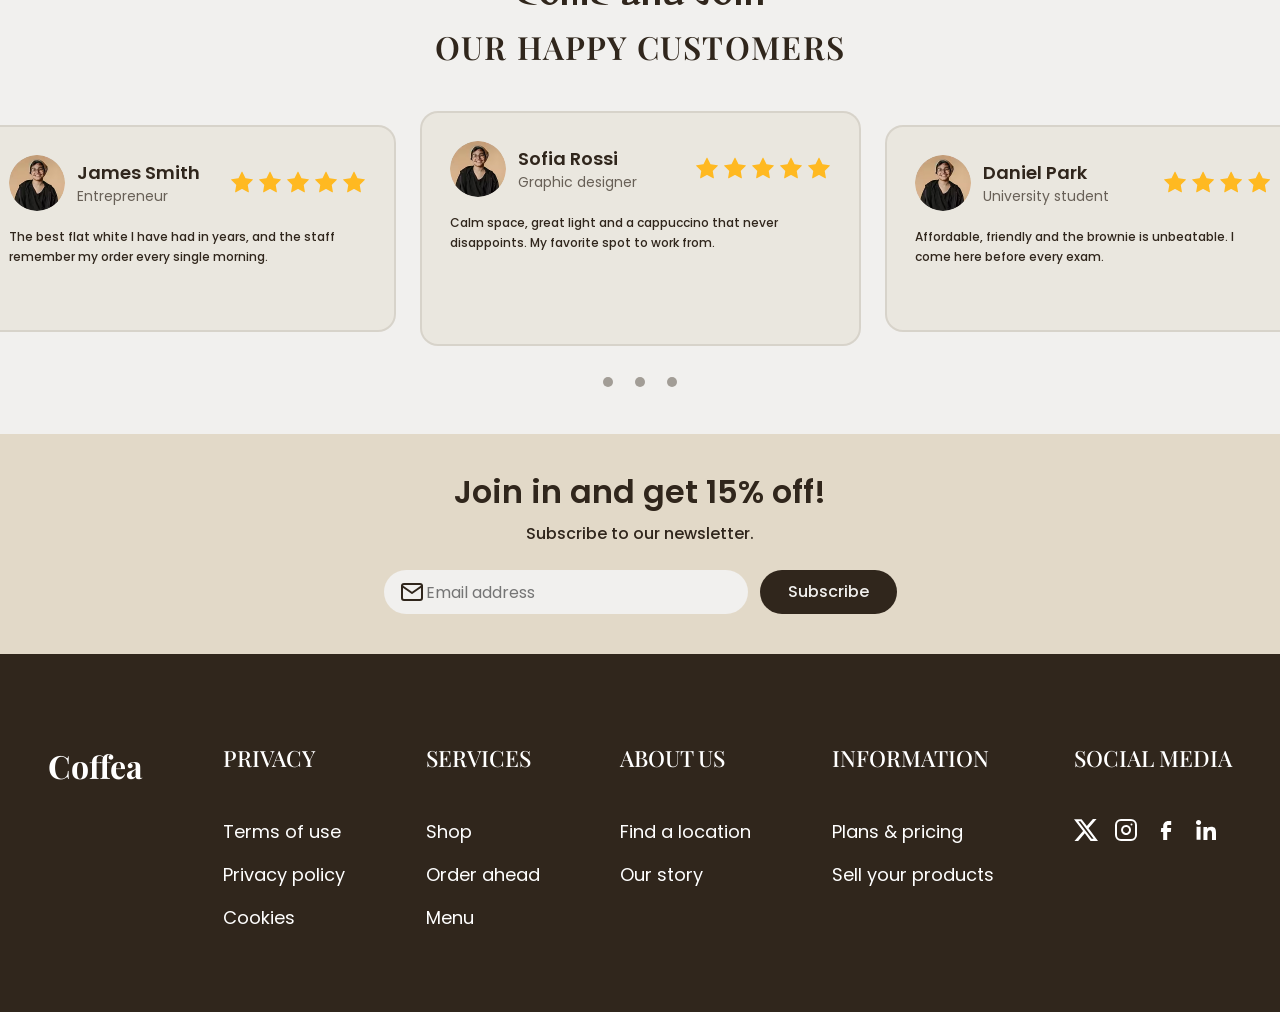
==== commit 92661b65: "fix final xf" ====
--- a/index.html
+++ b/index.html
@@ -63,7 +63,8 @@
         <div class="hero__content">
           <p class="hero__eyebrow">Welcome</p>
           <h1 id="hero-title" class="hero__title">We serve the richest coffee in the city!</h1>
-          <p class="hero__text">Freshly roasted, expertly brewed coffee for your daily routine</p>
+          <p class="hero__text">Freshly roasted, specialty coffee, crafted just for you</p>
+
           <a href="#coffee" class="hero__btn">Order Now</a>
         </div>
       </div>
@@ -208,16 +209,22 @@
       </div>
     </section>
 
-    <section class="promo" id="shop">
-      <picture><source type="image/avif" srcset="assets/img/promo-hand.avif"><img src="assets/img/promo-hand.jpg" alt="" width="520" height="335" class="promo__img promo__img--left" loading="lazy" decoding="async"></picture>
-      <div class="promo__container">
-        <div class="promo__content">
-          <h2 class="promo__title">Check Out Our Best Coffee Beans</h2>
-          <a href="#shop" class="promo__btn">Explore Our Products <img src="assets/icons/chevron.svg" alt="" width="20" height="20"></a>
-        </div>
-      </div>
-      <picture><source type="image/avif" srcset="assets/img/promo-beans.avif"><img src="assets/img/promo-beans.jpg" alt="" width="503" height="335" class="promo__img promo__img--right" loading="lazy" decoding="async"></picture>
-    </section>
+<section class="promo" id="shop">
+  <picture><source type="image/avif" srcset="assets/img/promo-hand.avif"><img src="assets/img/promo-hand.jpg" alt="" width="520" height="335" class="promo__img promo__img--left" loading="lazy" decoding="async"></picture>
+  <div class="promo__container">
+    <div class="promo__content">
+      <h2 class="promo__title">Check Out Our Best Coffee Beans</h2>
+      <a href="#shop" class="promo__btn">
+        Explore Our Products 
+        <span class="promo__chevrons">
+          <img src="assets/icons/chevron.svg" alt="" width="20" height="20">
+          <img src="assets/icons/chevron.svg" alt="" width="20" height="20">
+        </span>
+      </a>
+    </div>
+  </div>
+  <picture><source type="image/avif" srcset="assets/img/promo-beans.avif"><img src="assets/img/promo-beans.jpg" alt="" width="503" height="335" class="promo__img promo__img--right" loading="lazy" decoding="async"></picture>
+</section>
 
     <section class="testimonials" id="testimonials" aria-labelledby="testimonials-title">
       <div class="testimonials__container container">
